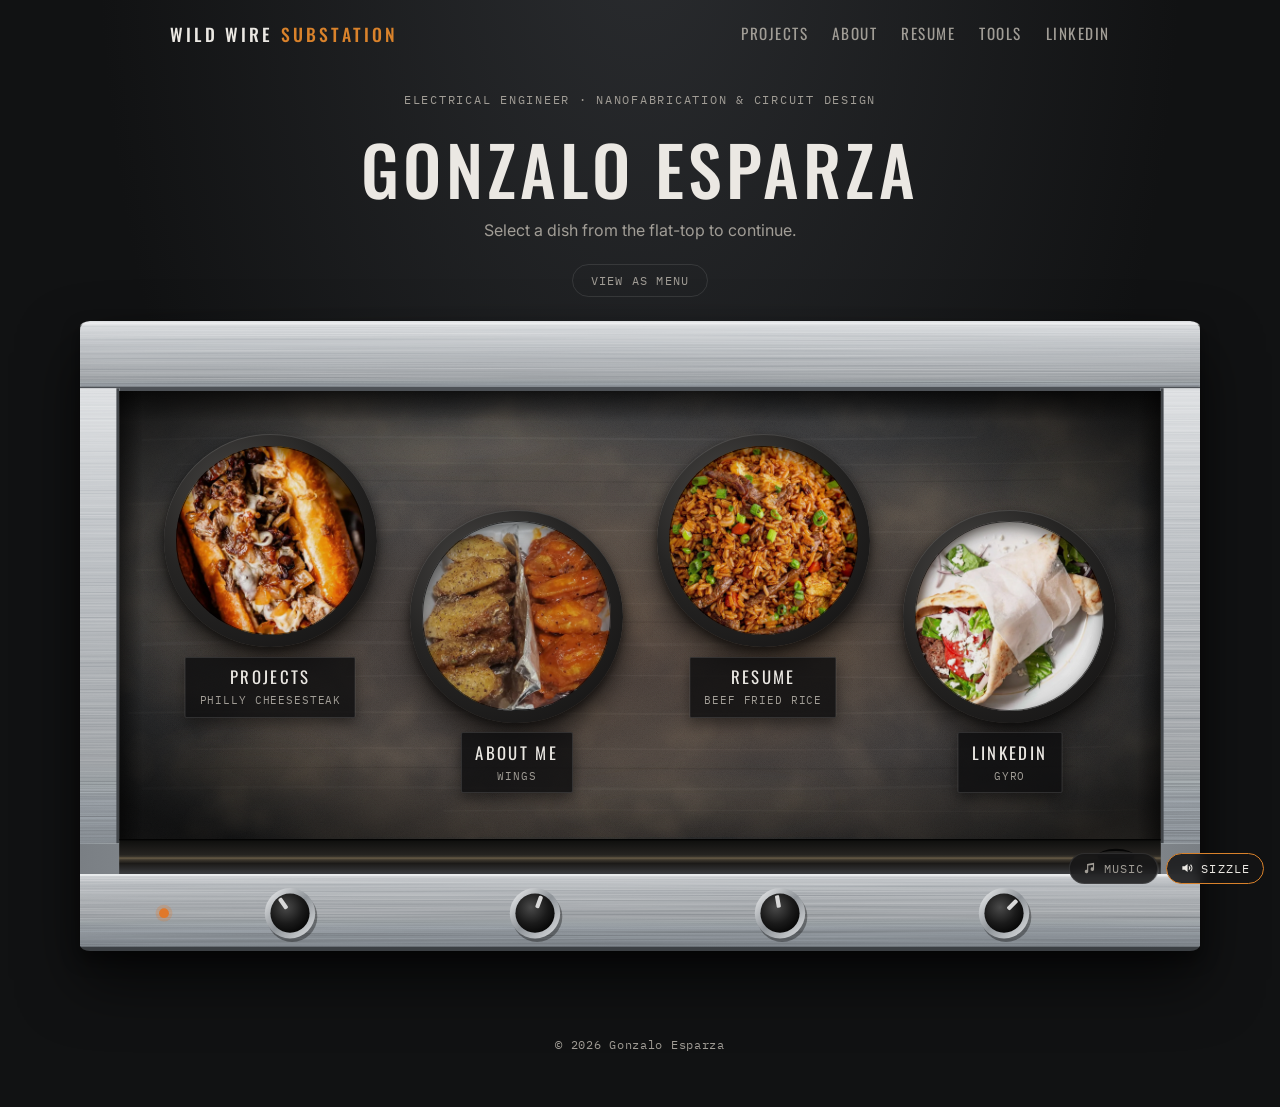
==== index.html @ 3bedf80f "Initial site: griddle landing page, about, projects, resume, tools Co-authored-by: Cursor <cursorage" ====
<!DOCTYPE html>
<html lang="en">
<head>
  <meta charset="utf-8">
  <meta name="viewport" content="width=device-width, initial-scale=1">
  <title>Gonzalo Esparza, Electrical Engineer</title>
  <meta name="description" content="Portfolio of Gonzalo Esparza, an electrical engineer specializing in nanofabrication and circuit design.">
  <meta property="og:type" content="website">
  <meta property="og:title" content="Wild Wire Substation | Gonzalo Esparza">
  <meta property="og:description" content="Electrical engineer specializing in nanofabrication and circuits.">
  <meta property="og:image" content="https://your-username.github.io/assets/img/og-image.png">
  <meta name="theme-color" content="#111213">
  <link rel="icon" href="assets/img/favicon.svg" type="image/svg+xml">
  <link rel="preconnect" href="https://fonts.googleapis.com">
  <link rel="preconnect" href="https://fonts.gstatic.com" crossorigin>
  <link rel="stylesheet" href="https://fonts.googleapis.com/css2?family=IBM+Plex+Mono:wght@400;500&family=Inter:wght@400;500;600&family=Oswald:wght@400;500&display=swap">
  <link rel="stylesheet" href="css/base.css">
  <link rel="stylesheet" href="css/griddle.css">
  <link rel="stylesheet" href="css/menu.css">
  <script>
    (function () {
      var root = document.documentElement;
      root.classList.add("js");
      var saved = null;
      try { saved = localStorage.getItem("kitchen-view"); } catch (e) {}
      var prefersMenu = window.matchMedia("(max-width: 700px), (prefers-reduced-motion: reduce)").matches;
      root.dataset.view = saved || (prefersMenu ? "menu" : "griddle");
    })();
  </script>
  <script src="js/griddle.js" defer></script>
  <script src="js/audio.js" defer></script>
</head>
<body>
  <a class="skip-link" href="#main">Skip to content</a>

  <header class="site-header">
    <a class="brand" href="index.html">Wild Wire <span>Substation</span></a>
    <nav class="site-nav" aria-label="Main">
      <ul>
        <li><a href="projects.html">Projects</a></li>
        <li><a href="about.html">About</a></li>
        <li><a href="resume.html">Resume</a></li>
        <li><a href="tools.html">Tools</a></li>
        <li><a href="https://www.linkedin.com/in/gonzalo-j-esparza/" target="_blank" rel="noopener">LinkedIn</a></li>
      </ul>
    </nav>
  </header>

  <main id="main">
    <section class="kitchen-intro">
      <p class="kicker">Electrical Engineer &middot; Nanofabrication &amp; Circuit Design</p>
      <h1>Gonzalo Esparza</h1>
      <p>Select a dish from the flat-top to continue.</p>
      <button class="view-toggle" type="button" aria-controls="griddle menu">
        <span class="view-toggle-to-menu">View as menu</span>
        <span class="view-toggle-to-griddle">View the griddle</span>
      </button>
    </section>

    <section class="griddle-stage" id="griddle" aria-label="The griddle">
      <div class="griddle">
        <img class="griddle-bg" src="assets/img/griddle.svg" alt="" width="1600" height="900">
        <div class="griddle-heat" aria-hidden="true"></div>

        <a class="food food--philly" href="projects.html">
          <span class="steam" aria-hidden="true"><i></i><i></i><i></i></span>
          <span class="pan"><img src="assets/img/food/philly.webp" alt="" width="800" height="800"></span>
          <span class="food-label">
            <span class="food-label-page">Projects</span>
            <span class="food-label-dish">Philly Cheesesteak</span>
          </span>
        </a>

        <a class="food food--wings" href="about.html">
          <span class="steam" aria-hidden="true"><i></i><i></i><i></i></span>
          <span class="pan"><img src="assets/img/food/wings.webp" alt="" width="800" height="800"></span>
          <span class="food-label">
            <span class="food-label-page">About Me</span>
            <span class="food-label-dish">Wings</span>
          </span>
        </a>

        <a class="food food--friedrice" href="resume.html">
          <span class="steam" aria-hidden="true"><i></i><i></i><i></i></span>
          <span class="pan"><img src="assets/img/food/friedrice.webp" alt="" width="800" height="800"></span>
          <span class="food-label">
            <span class="food-label-page">Resume</span>
            <span class="food-label-dish">Beef Fried Rice</span>
          </span>
        </a>

        <a class="food food--gyro" href="https://www.linkedin.com/in/gonzalo-j-esparza/" target="_blank" rel="noopener">
          <span class="steam" aria-hidden="true"><i></i><i></i><i></i></span>
          <span class="pan"><img src="assets/img/food/gyro.webp" alt="" width="800" height="800"></span>
          <span class="food-label">
            <span class="food-label-page">LinkedIn <span class="visually-hidden">(opens in a new tab)</span></span>
            <span class="food-label-dish">Gyro</span>
          </span>
        </a>
      </div>
    </section>

    <section class="menu" id="menu" aria-labelledby="menu-title">
      <div class="menu-board">
        <header class="menu-header">
          <p class="kicker">Wild Wire Substation</p>
          <h2 id="menu-title">Menu</h2>
        </header>
        <ul class="menu-list">
          <li>
            <a class="menu-item" href="projects.html">
              <img src="assets/img/food/philly.webp" alt="" width="96" height="96" loading="lazy">
              <span class="menu-item-text">
                <span class="menu-item-name">Philly Cheesesteak <em>Projects</em></span>
                <span class="menu-item-desc">Nanofabricated devices, circuit designs and the work in between.</span>
              </span>
            </a>
          </li>
          <li>
            <a class="menu-item" href="about.html">
              <img src="assets/img/food/wings.webp" alt="" width="96" height="96" loading="lazy">
              <span class="menu-item-text">
                <span class="menu-item-name">Wings <em>About Me</em></span>
                <span class="menu-item-desc">Background, focus areas and how to get in touch.</span>
              </span>
            </a>
          </li>
          <li>
            <a class="menu-item" href="resume.html">
              <img src="assets/img/food/friedrice.webp" alt="" width="96" height="96" loading="lazy">
              <span class="menu-item-text">
                <span class="menu-item-name">Beef Fried Rice <em>Resume</em></span>
                <span class="menu-item-desc">Experience, education and skills, with a downloadable PDF.</span>
              </span>
            </a>
          </li>
          <li>
            <a class="menu-item" href="https://www.linkedin.com/in/gonzalo-j-esparza/" target="_blank" rel="noopener">
              <img src="assets/img/food/gyro.webp" alt="" width="96" height="96" loading="lazy">
              <span class="menu-item-text">
                <span class="menu-item-name">Gyro <em>LinkedIn</em></span>
                <span class="menu-item-desc">Connect with me professionally. <span class="visually-hidden">(opens in a new tab)</span></span>
              </span>
            </a>
          </li>
        </ul>
      </div>
    </section>
  </main>

  <footer class="site-footer">
    <p>&copy; <span data-year>2026</span> Gonzalo Esparza</p>
  </footer>
</body>
</html>
---- css/base.css ----
:root {
  --bg: #111213;
  --bg-raised: #1a1c1e;
  --line: rgba(255, 255, 255, 0.1);
  --text: #ebe8e3;
  --muted: #a19d96;
  --steel: #9aa0a6;
  --accent: #d9822b;
  --accent-dark: #a85f1a;
  --paper: #f5f3ef;
  --paper-line: #dcd8d0;
  --ink: #1d1c1a;
  --ink-muted: #5d5a55;
  --font-display: "Oswald", "Arial Narrow", sans-serif;
  --font-body: "Inter", "Segoe UI", system-ui, sans-serif;
  --font-mono: "IBM Plex Mono", "Consolas", monospace;
  --radius: 4px;
  --max-width: 980px;
}

*,
*::before,
*::after {
  box-sizing: border-box;
}

html {
  scroll-behavior: smooth;
}

body {
  margin: 0;
  min-height: 100vh;
  font-family: var(--font-body);
  font-size: 1rem;
  line-height: 1.65;
  color: var(--text);
  background:
    radial-gradient(ellipse at 50% -10%, #2a2c2f 0%, transparent 60%),
    var(--bg);
  -webkit-font-smoothing: antialiased;
}

img {
  max-width: 100%;
  height: auto;
  display: block;
}

a {
  color: var(--accent);
}

a:focus-visible,
button:focus-visible {
  outline: 2px solid var(--accent);
  outline-offset: 3px;
}

h1,
h2,
h3 {
  font-family: var(--font-display);
  font-weight: 500;
  line-height: 1.15;
  letter-spacing: 0.01em;
}

.kicker {
  margin: 0;
  font-family: var(--font-mono);
  font-size: 0.78rem;
  letter-spacing: 0.14em;
  text-transform: uppercase;
  color: var(--muted);
}

.skip-link {
  position: absolute;
  left: -9999px;
  top: 0;
  background: var(--accent);
  color: var(--ink);
  padding: 0.5rem 1rem;
  z-index: 100;
}

.skip-link:focus {
  left: 1rem;
}

.visually-hidden {
  position: absolute;
  width: 1px;
  height: 1px;
  overflow: hidden;
  clip: rect(0 0 0 0);
  white-space: nowrap;
}

/* Header */

.site-header {
  display: flex;
  align-items: center;
  justify-content: space-between;
  flex-wrap: wrap;
  gap: 0.75rem 1.5rem;
  max-width: var(--max-width);
  margin: 0 auto;
  padding: 1.25rem 1.25rem 0;
}

.site-header .brand {
  font-family: var(--font-display);
  font-size: 1.1rem;
  font-weight: 500;
  letter-spacing: 0.18em;
  text-transform: uppercase;
  color: var(--text);
  text-decoration: none;
}

.site-header .brand span {
  color: var(--accent);
}

.site-nav ul {
  display: flex;
  flex-wrap: wrap;
  gap: 0.25rem 1.5rem;
  list-style: none;
  margin: 0;
  padding: 0;
}

.site-nav a {
  font-family: var(--font-display);
  font-size: 0.95rem;
  letter-spacing: 0.1em;
  text-transform: uppercase;
  color: var(--muted);
  text-decoration: none;
  transition: color 0.2s ease;
}

.site-nav a:hover,
.site-nav a[aria-current="page"] {
  color: var(--text);
}

.site-nav a[aria-current="page"] {
  box-shadow: 0 2px 0 var(--accent);
}

.back-link {
  display: inline-block;
  margin-bottom: 1.5rem;
  font-family: var(--font-mono);
  font-size: 0.8rem;
  letter-spacing: 0.08em;
  text-transform: uppercase;
  color: var(--ink-muted);
  text-decoration: none;
}

.back-link:hover {
  color: var(--ink);
}

/* Order ticket (subpage container) */

main.ticket-wrap {
  max-width: var(--max-width);
  margin: 2rem auto 3rem;
  padding: 0 1.25rem;
}

.ticket {
  background: var(--paper);
  color: var(--ink);
  padding: 2.5rem clamp(1.25rem, 5vw, 3.5rem) 3rem;
  border-top: 4px solid var(--accent);
  border-radius: 0 0 var(--radius) var(--radius);
  box-shadow: 0 24px 60px rgba(0, 0, 0, 0.5);
}

.ticket-header {
  margin-bottom: 2rem;
  padding-bottom: 1.25rem;
  border-bottom: 1px solid var(--paper-line);
}

.ticket-header .kicker {
  color: var(--ink-muted);
}

.ticket-header h1 {
  margin: 0.35rem 0 0;
  font-size: clamp(2.2rem, 6vw, 3.25rem);
  text-transform: uppercase;
  letter-spacing: 0.04em;
}

.ticket h2 {
  margin: 2.5rem 0 1rem;
  font-size: 1.35rem;
  text-transform: uppercase;
  letter-spacing: 0.06em;
}

.ticket a {
  color: var(--accent-dark);
}

.btn {
  display: inline-block;
  padding: 0.7rem 1.4rem;
  font-family: var(--font-display);
  font-size: 0.9rem;
  letter-spacing: 0.12em;
  text-transform: uppercase;
  color: #fff;
  background: var(--ink);
  border: 1px solid var(--ink);
  border-radius: var(--radius);
  text-decoration: none;
  cursor: pointer;
  transition: background-color 0.2s ease, color 0.2s ease;
}

.ticket a.btn {
  color: #fff;
}

.btn:hover {
  background: var(--accent-dark);
  border-color: var(--accent-dark);
}

.btn.secondary,
.ticket a.btn.secondary {
  color: var(--ink);
  background: transparent;
}

.btn.secondary:hover {
  color: #fff;
  background: var(--ink);
  border-color: var(--ink);
}

/* About */

.about-grid {
  display: grid;
  grid-template-columns: minmax(0, 220px) 1fr;
  gap: 2.25rem;
  align-items: start;
}

.about-grid p:first-child {
  margin-top: 0;
}

.about-photo {
  width: 100%;
  aspect-ratio: 1;
  object-fit: cover;
  border-radius: var(--radius);
  background: var(--paper-line);
  filter: grayscale(0.15);
}

.specials {
  display: grid;
  grid-template-columns: repeat(2, minmax(0, 1fr));
  gap: 1px;
  padding: 0;
  list-style: none;
  background: var(--paper-line);
  border: 1px solid var(--paper-line);
}

.specials li {
  padding: 1.25rem;
  background: var(--paper);
}

.specials h3 {
  margin: 0 0 0.35rem;
  font-size: 1rem;
  text-transform: uppercase;
  letter-spacing: 0.08em;
}

.specials p {
  margin: 0;
  font-size: 0.95rem;
  color: var(--ink-muted);
}

@media (max-width: 640px) {
  .about-grid,
  .specials {
    grid-template-columns: 1fr;
  }

  .about-photo {
    max-width: 220px;
  }
}

/* Projects */

.project-section + .project-section {
  margin-top: 1rem;
}

.project-section > h2 {
  margin-top: 0;
}

.project-grid {
  display: grid;
  grid-template-columns: repeat(auto-fit, minmax(260px, 1fr));
  gap: 1.5rem;
}

.project-card {
  display: flex;
  flex-direction: column;
  background: #fff;
  border: 1px solid var(--paper-line);
  border-radius: var(--radius);
  overflow: hidden;
  transition: box-shadow 0.2s ease, transform 0.2s ease;
}

.project-card:hover {
  transform: translateY(-2px);
  box-shadow: 0 12px 28px rgba(0, 0, 0, 0.12);
}

.project-media {
  aspect-ratio: 16 / 10;
  width: 100%;
  object-fit: cover;
  background: var(--paper-line);
}

.project-body {
  display: flex;
  flex-direction: column;
  flex: 1;
  padding: 1.25rem;
}

.project-body h3 {
  margin: 0 0 0.5rem;
  font-size: 1.15rem;
}

.project-body p {
  margin: 0 0 1rem;
  font-size: 0.95rem;
  color: var(--ink-muted);
}

.tags {
  display: flex;
  flex-wrap: wrap;
  gap: 0.4rem;
  margin: 0 0 1rem;
  padding: 0;
  list-style: none;
}

.tags li {
  padding: 0.1rem 0.55rem;
  font-family: var(--font-mono);
  font-size: 0.72rem;
  color: var(--ink-muted);
  border: 1px solid var(--paper-line);
  border-radius: 2px;
}

.project-links {
  margin-top: auto;
  display: flex;
  gap: 1.25rem;
  font-family: var(--font-mono);
  font-size: 0.8rem;
  text-transform: uppercase;
  letter-spacing: 0.08em;
}

/* Resume */

.resume-actions {
  display: flex;
  flex-wrap: wrap;
  gap: 0.75rem;
  margin-bottom: 1.5rem;
}

.resume-embed {
  width: 100%;
  height: min(85vh, 1100px);
  border: 1px solid var(--paper-line);
  border-radius: var(--radius);
  background: #fff;
}

.resume-text h3 {
  margin: 1.25rem 0 0;
  font-family: var(--font-body);
  font-weight: 600;
  font-size: 1.02rem;
}

.resume-text .meta {
  margin: 0;
  font-family: var(--font-mono);
  font-size: 0.8rem;
  color: var(--ink-muted);
}

.site-footer {
  text-align: center;
  padding: 1.5rem 1rem 2.5rem;
  font-family: var(--font-mono);
  font-size: 0.75rem;
  letter-spacing: 0.06em;
  color: var(--muted);
}

/* Sound controls (created by audio.js) */

.sound-controls {
  position: fixed;
  right: 1rem;
  bottom: 1rem;
  z-index: 50;
  display: flex;
  gap: 0.5rem;
}

.sound-btn {
  display: inline-flex;
  align-items: center;
  gap: 0.45rem;
  padding: 0.45rem 0.8rem;
  font-family: var(--font-mono);
  font-size: 0.72rem;
  letter-spacing: 0.1em;
  text-transform: uppercase;
  color: var(--muted);
  background: rgba(20, 21, 22, 0.85);
  border: 1px solid var(--line);
  border-radius: 999px;
  cursor: pointer;
  backdrop-filter: blur(6px);
  transition: color 0.2s ease, border-color 0.2s ease;
}

.sound-btn svg {
  width: 14px;
  height: 14px;
  fill: currentColor;
}

.sound-btn[aria-pressed="true"] {
  color: var(--text);
  border-color: var(--accent);
}

.sound-btn:hover {
  color: var(--text);
}

@media (prefers-reduced-motion: reduce) {
  *,
  *::before,
  *::after {
    animation: none !important;
    transition: none !important;
  }

  html {
    scroll-behavior: auto;
  }
}
---- css/griddle.css ----
.kitchen-intro {
  max-width: var(--max-width);
  margin: 0 auto;
  padding: 2.5rem 1.25rem 1.5rem;
  text-align: center;
}

.kitchen-intro h1 {
  margin: 0.4rem 0 0.6rem;
  font-size: clamp(2.4rem, 7vw, 4.25rem);
  text-transform: uppercase;
  letter-spacing: 0.06em;
}

.kitchen-intro p {
  max-width: 36rem;
  margin: 0 auto 1.25rem;
  color: var(--muted);
}

.view-toggle {
  font-family: var(--font-mono);
  font-size: 0.75rem;
  letter-spacing: 0.1em;
  text-transform: uppercase;
  color: var(--muted);
  background: transparent;
  border: 1px solid var(--line);
  border-radius: 999px;
  padding: 0.5rem 1.1rem;
  cursor: pointer;
  transition: color 0.2s ease, border-color 0.2s ease;
}

.view-toggle:hover {
  color: var(--text);
  border-color: var(--steel);
}

.griddle-stage {
  padding: 0 1.25rem 3rem;
}

.griddle {
  position: relative;
  max-width: 1120px;
  margin: 0 auto;
  aspect-ratio: 16 / 9;
  border-radius: 0.9%;
  box-shadow:
    0 2px 0 rgba(255, 255, 255, 0.06) inset,
    0 30px 60px rgba(0, 0, 0, 0.6),
    0 8px 18px rgba(0, 0, 0, 0.4);
}

.griddle-bg {
  position: absolute;
  inset: 0;
  width: 100%;
  height: 100%;
  border-radius: inherit;
}

.griddle-heat {
  position: absolute;
  left: 3.5%;
  right: 3.5%;
  top: 11%;
  bottom: 18%;
  background: radial-gradient(ellipse at 50% 60%, rgba(255, 110, 30, 0.07), transparent 70%);
  pointer-events: none;
  animation: heat-pulse 5s ease-in-out infinite;
}

/* Food items. Tune positions here: left/top/width are percentages of the griddle. */

.food {
  position: absolute;
  display: block;
  text-decoration: none;
  color: inherit;
  -webkit-tap-highlight-color: transparent;
}

.food--philly    { left: 7.5%;  top: 18%; width: 19%; }
.food--wings     { left: 29.5%; top: 30%; width: 19%; }
.food--friedrice { left: 51.5%; top: 18%; width: 19%; }
.food--gyro      { left: 73.5%; top: 30%; width: 19%; }

/* Cast-iron pan holding a circular crop of the photo */
.pan {
  position: relative;
  display: block;
  aspect-ratio: 1;
  padding: 5.5%;
  border-radius: 50%;
  background:
    radial-gradient(circle at 35% 30%, #4a4846 0%, #262524 45%, #121111 100%);
  box-shadow:
    0 1px 0 rgba(255, 255, 255, 0.12) inset,
    0 18px 26px rgba(0, 0, 0, 0.55),
    0 4px 8px rgba(0, 0, 0, 0.5);
  transition: transform 0.35s ease, box-shadow 0.35s ease;
}

.pan img {
  width: 100%;
  height: 100%;
  object-fit: cover;
  border-radius: 50%;
  transition: filter 0.35s ease;
  filter: saturate(0.95) brightness(0.93);
}

/* Inner lip shadow so the food sits down inside the pan */
.pan::after {
  content: "";
  position: absolute;
  inset: 5.5%;
  border-radius: 50%;
  box-shadow:
    inset 0 6px 14px rgba(0, 0, 0, 0.55),
    inset 0 0 0 1px rgba(0, 0, 0, 0.6);
  pointer-events: none;
}

.food:hover .pan,
.food:focus-visible .pan {
  transform: translateY(-2%) scale(1.035);
  box-shadow:
    0 1px 0 rgba(255, 255, 255, 0.12) inset,
    0 28px 36px rgba(0, 0, 0, 0.6),
    0 6px 12px rgba(0, 0, 0, 0.5);
}

.food:hover .pan img,
.food:focus-visible .pan img {
  filter: saturate(1.05) brightness(1.02);
  animation: sizzle 0.12s linear infinite;
}

.food:focus-visible {
  outline: none;
}

.food:focus-visible .pan {
  outline: 2px solid var(--accent);
  outline-offset: 5px;
}

/* Page label, always visible */

.food-label {
  position: absolute;
  left: 50%;
  top: calc(100% + 0.6rem);
  transform: translateX(-50%);
  display: flex;
  flex-direction: column;
  align-items: center;
  gap: 0.1rem;
  padding: 0.35rem 0.85rem 0.4rem;
  white-space: nowrap;
  text-align: center;
  background: rgba(14, 14, 15, 0.82);
  border: 1px solid rgba(255, 255, 255, 0.12);
  border-radius: 2px;
  box-shadow: 0 6px 14px rgba(0, 0, 0, 0.45);
  transition: border-color 0.25s ease;
  pointer-events: none;
}

.food-label-page {
  font-family: var(--font-display);
  font-size: clamp(0.72rem, 1.5vw, 1.05rem);
  letter-spacing: 0.14em;
  text-transform: uppercase;
  color: var(--text);
}

.food-label-dish {
  font-family: var(--font-mono);
  font-size: clamp(0.5rem, 0.9vw, 0.68rem);
  letter-spacing: 0.08em;
  text-transform: uppercase;
  color: var(--muted);
}

.food:hover .food-label,
.food:focus-visible .food-label {
  border-color: var(--accent);
}

/* Steam */

.steam {
  position: absolute;
  left: 15%;
  right: 15%;
  bottom: 50%;
  height: 80%;
  z-index: 1;
  pointer-events: none;
}

.steam i {
  position: absolute;
  bottom: 0;
  width: 30%;
  height: 55%;
  border-radius: 50%;
  background: radial-gradient(ellipse at center, rgba(235, 235, 235, 0.22), transparent 70%);
  filter: blur(10px);
  opacity: 0;
  animation: steam-rise 4.5s ease-in infinite;
}

.steam i:nth-child(1) { left: 5%;  animation-delay: 0s; }
.steam i:nth-child(2) { left: 36%; animation-delay: 1.5s; }
.steam i:nth-child(3) { left: 66%; animation-delay: 3s; }

.food:hover .steam i,
.food:focus-visible .steam i {
  animation-duration: 2.4s;
}

/* Click: lift off the griddle, then navigate (handled in griddle.js) */

.food.cooking .pan {
  animation: plate-up 0.4s ease-in forwards;
}

@keyframes sizzle {
  0%, 100% { translate: 0 0; }
  25%      { translate: 0.4px -0.3px; }
  50%      { translate: -0.3px 0.4px; }
  75%      { translate: 0.3px 0.3px; }
}

@keyframes steam-rise {
  0%   { transform: translateY(0) scale(0.8); opacity: 0; }
  25%  { opacity: 1; }
  100% { transform: translateY(-110%) scale(1.6); opacity: 0; }
}

@keyframes plate-up {
  0%   { transform: translateY(-2%) scale(1.035); }
  100% { transform: translateY(-8%) scale(1.12); opacity: 0.6; }
}

@keyframes heat-pulse {
  0%, 100% { opacity: 0.6; }
  50%      { opacity: 1; }
}
---- css/menu.css ----
/* View switching. Without JS both views show (griddle hidden on small screens). */

.view-toggle {
  display: none;
}

.js .view-toggle {
  display: inline-block;
}

.js[data-view="menu"] .griddle-stage,
.js[data-view="griddle"] .menu,
.js[data-view="menu"] .view-toggle-to-menu,
.js[data-view="griddle"] .view-toggle-to-griddle {
  display: none;
}

@media (max-width: 700px) {
  html:not(.js) .griddle-stage {
    display: none;
  }
}

/* Menu */

.menu {
  padding: 0 1.25rem 4rem;
}

.menu-board {
  max-width: 720px;
  margin: 0 auto;
  padding: 2.5rem clamp(1.25rem, 5vw, 3rem);
  background: var(--bg-raised);
  border: 1px solid var(--line);
  border-radius: var(--radius);
  box-shadow: 0 24px 50px rgba(0, 0, 0, 0.45);
}

.menu-header {
  text-align: center;
  margin-bottom: 1.25rem;
}

.menu-header h2 {
  margin: 0.4rem 0 0;
  font-size: clamp(2rem, 6vw, 2.75rem);
  text-transform: uppercase;
  letter-spacing: 0.2em;
}

.menu-list {
  list-style: none;
  margin: 0;
  padding: 0;
  border-top: 1px solid var(--line);
}

.menu-list li {
  border-bottom: 1px solid var(--line);
}

.menu-item {
  display: flex;
  align-items: center;
  gap: 1.25rem;
  padding: 1.1rem 0.5rem;
  color: inherit;
  text-decoration: none;
  transition: background-color 0.2s ease;
}

.menu-item:hover,
.menu-item:focus-visible {
  background: rgba(255, 255, 255, 0.03);
}

.menu-item img {
  flex: 0 0 auto;
  width: 76px;
  height: 76px;
  object-fit: cover;
  border-radius: 50%;
  box-shadow: 0 0 0 4px #1f1e1d, 0 0 0 5px rgba(255, 255, 255, 0.08);
  transition: transform 0.3s ease;
}

.menu-item:hover img,
.menu-item:focus-visible img {
  transform: scale(1.05);
}

.menu-item-text {
  display: flex;
  flex-direction: column;
  gap: 0.15rem;
}

.menu-item-name {
  font-family: var(--font-display);
  font-size: 1.2rem;
  letter-spacing: 0.04em;
}

.menu-item-name em {
  margin-left: 0.6rem;
  font-family: var(--font-mono);
  font-size: 0.7rem;
  font-style: normal;
  letter-spacing: 0.12em;
  text-transform: uppercase;
  color: var(--accent);
  vertical-align: middle;
}

.menu-item-desc {
  font-size: 0.92rem;
  color: var(--muted);
}

@media (max-width: 420px) {
  .menu-item img {
    width: 56px;
    height: 56px;
  }
}
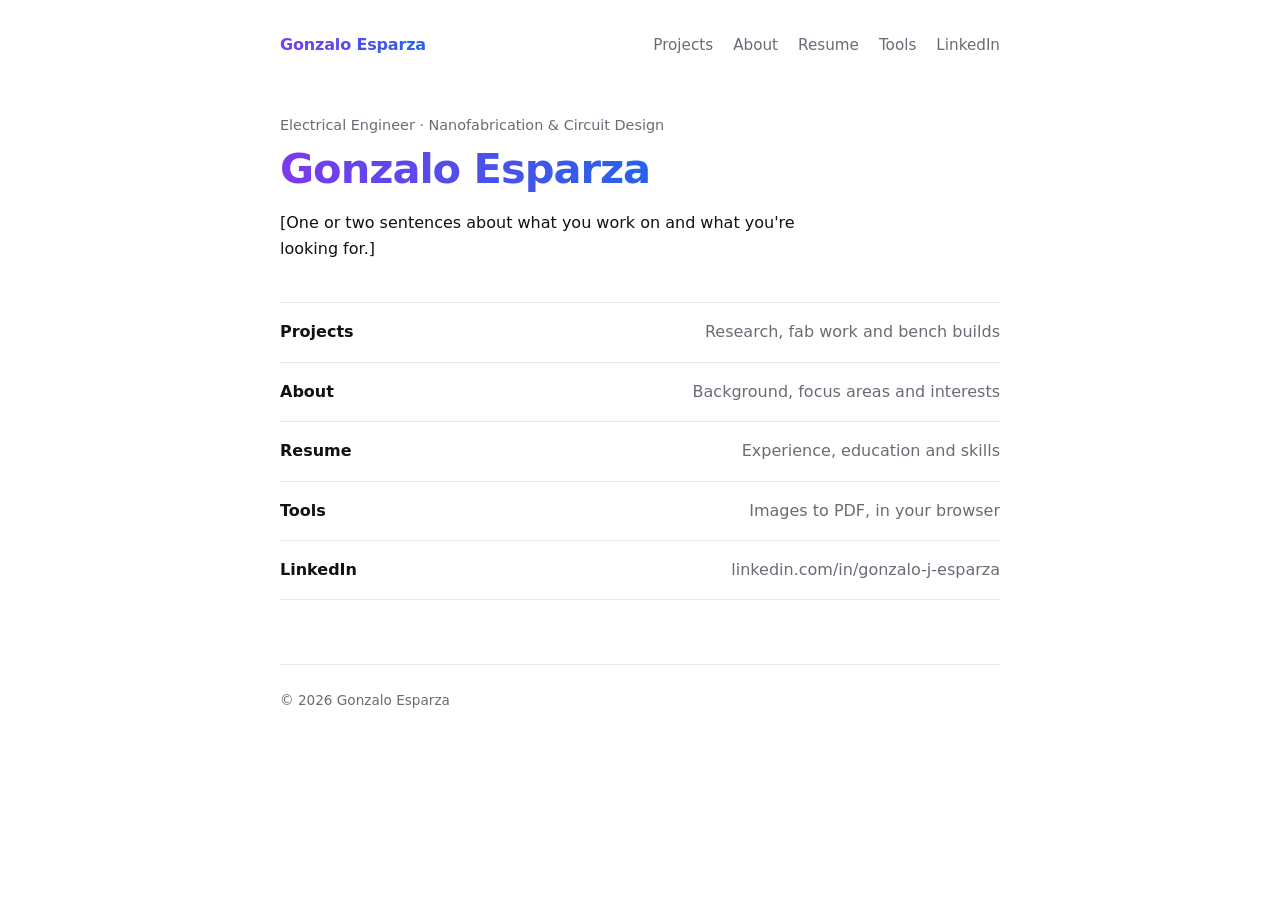
==== commit 4dc2040f: "blank base" ====
--- a/index.html
+++ b/index.html
@@ -4,37 +4,19 @@
   <meta charset="utf-8">
   <meta name="viewport" content="width=device-width, initial-scale=1">
   <title>Gonzalo Esparza, Electrical Engineer</title>
-  <meta name="description" content="Portfolio of Gonzalo Esparza, an electrical engineer specializing in nanofabrication and circuit design.">
+  <meta name="description" content="Gonzalo Esparza, electrical engineer specializing in nanofabrication and circuit design.">
   <meta property="og:type" content="website">
-  <meta property="og:title" content="Wild Wire Substation | Gonzalo Esparza">
-  <meta property="og:description" content="Electrical engineer specializing in nanofabrication and circuits.">
+  <meta property="og:title" content="Gonzalo Esparza">
+  <meta property="og:description" content="Electrical engineer specializing in nanofabrication and circuit design.">
   <meta property="og:image" content="https://your-username.github.io/assets/img/og-image.png">
-  <meta name="theme-color" content="#111213">
   <link rel="icon" href="assets/img/favicon.svg" type="image/svg+xml">
-  <link rel="preconnect" href="https://fonts.googleapis.com">
-  <link rel="preconnect" href="https://fonts.gstatic.com" crossorigin>
-  <link rel="stylesheet" href="https://fonts.googleapis.com/css2?family=IBM+Plex+Mono:wght@400;500&family=Inter:wght@400;500;600&family=Oswald:wght@400;500&display=swap">
   <link rel="stylesheet" href="css/base.css">
-  <link rel="stylesheet" href="css/griddle.css">
-  <link rel="stylesheet" href="css/menu.css">
-  <script>
-    (function () {
-      var root = document.documentElement;
-      root.classList.add("js");
-      var saved = null;
-      try { saved = localStorage.getItem("kitchen-view"); } catch (e) {}
-      var prefersMenu = window.matchMedia("(max-width: 700px), (prefers-reduced-motion: reduce)").matches;
-      root.dataset.view = saved || (prefersMenu ? "menu" : "griddle");
-    })();
-  </script>
-  <script src="js/griddle.js" defer></script>
-  <script src="js/audio.js" defer></script>
 </head>
 <body>
   <a class="skip-link" href="#main">Skip to content</a>
 
   <header class="site-header">
-    <a class="brand" href="index.html">Wild Wire <span>Substation</span></a>
+    <a class="brand" href="index.html">Gonzalo Esparza</a>
     <nav class="site-nav" aria-label="Main">
       <ul>
         <li><a href="projects.html">Projects</a></li>
@@ -46,110 +28,49 @@
     </nav>
   </header>
 
-  <main id="main">
-    <section class="kitchen-intro">
+  <main id="main" class="page">
+    <section class="intro">
       <p class="kicker">Electrical Engineer &middot; Nanofabrication &amp; Circuit Design</p>
       <h1>Gonzalo Esparza</h1>
-      <p>Select a dish from the flat-top to continue.</p>
-      <button class="view-toggle" type="button" aria-controls="griddle menu">
-        <span class="view-toggle-to-menu">View as menu</span>
-        <span class="view-toggle-to-griddle">View the griddle</span>
-      </button>
+      <p>[One or two sentences about what you work on and what you're looking for.]</p>
     </section>
 
-    <section class="griddle-stage" id="griddle" aria-label="The griddle">
-      <div class="griddle">
-        <img class="griddle-bg" src="assets/img/griddle.svg" alt="" width="1600" height="900">
-        <div class="griddle-heat" aria-hidden="true"></div>
-
-        <a class="food food--philly" href="projects.html">
-          <span class="steam" aria-hidden="true"><i></i><i></i><i></i></span>
-          <span class="pan"><img src="assets/img/food/philly.webp" alt="" width="800" height="800"></span>
-          <span class="food-label">
-            <span class="food-label-page">Projects</span>
-            <span class="food-label-dish">Philly Cheesesteak</span>
-          </span>
+    <ul class="link-list">
+      <li>
+        <a href="projects.html">
+          <span class="link-name">Projects</span>
+          <span class="link-desc">Research, fab work and bench builds</span>
         </a>
-
-        <a class="food food--wings" href="about.html">
-          <span class="steam" aria-hidden="true"><i></i><i></i><i></i></span>
-          <span class="pan"><img src="assets/img/food/wings.webp" alt="" width="800" height="800"></span>
-          <span class="food-label">
-            <span class="food-label-page">About Me</span>
-            <span class="food-label-dish">Wings</span>
-          </span>
+      </li>
+      <li>
+        <a href="about.html">
+          <span class="link-name">About</span>
+          <span class="link-desc">Background, focus areas and interests</span>
         </a>
-
-        <a class="food food--friedrice" href="resume.html">
-          <span class="steam" aria-hidden="true"><i></i><i></i><i></i></span>
-          <span class="pan"><img src="assets/img/food/friedrice.webp" alt="" width="800" height="800"></span>
-          <span class="food-label">
-            <span class="food-label-page">Resume</span>
-            <span class="food-label-dish">Beef Fried Rice</span>
-          </span>
+      </li>
+      <li>
+        <a href="resume.html">
+          <span class="link-name">Resume</span>
+          <span class="link-desc">Experience, education and skills</span>
         </a>
-
-        <a class="food food--gyro" href="https://www.linkedin.com/in/gonzalo-j-esparza/" target="_blank" rel="noopener">
-          <span class="steam" aria-hidden="true"><i></i><i></i><i></i></span>
-          <span class="pan"><img src="assets/img/food/gyro.webp" alt="" width="800" height="800"></span>
-          <span class="food-label">
-            <span class="food-label-page">LinkedIn <span class="visually-hidden">(opens in a new tab)</span></span>
-            <span class="food-label-dish">Gyro</span>
-          </span>
+      </li>
+      <li>
+        <a href="tools.html">
+          <span class="link-name">Tools</span>
+          <span class="link-desc">Images to PDF, in your browser</span>
         </a>
-      </div>
-    </section>
-
-    <section class="menu" id="menu" aria-labelledby="menu-title">
-      <div class="menu-board">
-        <header class="menu-header">
-          <p class="kicker">Wild Wire Substation</p>
-          <h2 id="menu-title">Menu</h2>
-        </header>
-        <ul class="menu-list">
-          <li>
-            <a class="menu-item" href="projects.html">
-              <img src="assets/img/food/philly.webp" alt="" width="96" height="96" loading="lazy">
-              <span class="menu-item-text">
-                <span class="menu-item-name">Philly Cheesesteak <em>Projects</em></span>
-                <span class="menu-item-desc">Nanofabricated devices, circuit designs and the work in between.</span>
-              </span>
-            </a>
-          </li>
-          <li>
-            <a class="menu-item" href="about.html">
-              <img src="assets/img/food/wings.webp" alt="" width="96" height="96" loading="lazy">
-              <span class="menu-item-text">
-                <span class="menu-item-name">Wings <em>About Me</em></span>
-                <span class="menu-item-desc">Background, focus areas and how to get in touch.</span>
-              </span>
-            </a>
-          </li>
-          <li>
-            <a class="menu-item" href="resume.html">
-              <img src="assets/img/food/friedrice.webp" alt="" width="96" height="96" loading="lazy">
-              <span class="menu-item-text">
-                <span class="menu-item-name">Beef Fried Rice <em>Resume</em></span>
-                <span class="menu-item-desc">Experience, education and skills, with a downloadable PDF.</span>
-              </span>
-            </a>
-          </li>
-          <li>
-            <a class="menu-item" href="https://www.linkedin.com/in/gonzalo-j-esparza/" target="_blank" rel="noopener">
-              <img src="assets/img/food/gyro.webp" alt="" width="96" height="96" loading="lazy">
-              <span class="menu-item-text">
-                <span class="menu-item-name">Gyro <em>LinkedIn</em></span>
-                <span class="menu-item-desc">Connect with me professionally. <span class="visually-hidden">(opens in a new tab)</span></span>
-              </span>
-            </a>
-          </li>
-        </ul>
-      </div>
-    </section>
+      </li>
+      <li>
+        <a href="https://www.linkedin.com/in/gonzalo-j-esparza/" target="_blank" rel="noopener">
+          <span class="link-name">LinkedIn <span class="visually-hidden">(opens in a new tab)</span></span>
+          <span class="link-desc">linkedin.com/in/gonzalo-j-esparza</span>
+        </a>
+      </li>
+    </ul>
   </main>
 
   <footer class="site-footer">
-    <p>&copy; <span data-year>2026</span> Gonzalo Esparza</p>
+    <p>&copy; 2026 Gonzalo Esparza</p>
   </footer>
 </body>
 </html>
--- a/css/base.css
+++ b/css/base.css
@@ -1,21 +1,28 @@
 :root {
-  --bg: #111213;
-  --bg-raised: #1a1c1e;
-  --line: rgba(255, 255, 255, 0.1);
-  --text: #ebe8e3;
-  --muted: #a19d96;
-  --steel: #9aa0a6;
-  --accent: #d9822b;
-  --accent-dark: #a85f1a;
-  --paper: #f5f3ef;
-  --paper-line: #dcd8d0;
-  --ink: #1d1c1a;
-  --ink-muted: #5d5a55;
-  --font-display: "Oswald", "Arial Narrow", sans-serif;
-  --font-body: "Inter", "Segoe UI", system-ui, sans-serif;
-  --font-mono: "IBM Plex Mono", "Consolas", monospace;
-  --radius: 4px;
-  --max-width: 980px;
+  --bg: #ffffff;
+  --fg: #111114;
+  --muted: #6b6b76;
+  --border: #e6e6eb;
+  --surface: #f7f7f9;
+  --grad: linear-gradient(90deg, #7c3aed, #2563eb);
+  --link-hover: #5b3fd6;
+  --sans: system-ui, -apple-system, "Segoe UI", Roboto, Helvetica, Arial, sans-serif;
+  --mono: ui-monospace, "SF Mono", "Cascadia Code", Consolas, monospace;
+  --radius: 6px;
+  --width: 760px;
+  color-scheme: light dark;
+}
+
+@media (prefers-color-scheme: dark) {
+  :root {
+    --bg: #0c0c10;
+    --fg: #ececf1;
+    --muted: #9a9aa6;
+    --border: #25252e;
+    --surface: #14141a;
+    --grad: linear-gradient(90deg, #a78bfa, #60a5fa);
+    --link-hover: #a78bfa;
+  }
 }
 
 *,
@@ -24,20 +31,13 @@
   box-sizing: border-box;
 }
 
-html {
-  scroll-behavior: smooth;
-}
-
 body {
   margin: 0;
-  min-height: 100vh;
-  font-family: var(--font-body);
+  font-family: var(--sans);
   font-size: 1rem;
   line-height: 1.65;
-  color: var(--text);
-  background:
-    radial-gradient(ellipse at 50% -10%, #2a2c2f 0%, transparent 60%),
-    var(--bg);
+  color: var(--fg);
+  background: var(--bg);
   -webkit-font-smoothing: antialiased;
 }
 
@@ -48,30 +48,73 @@
 }
 
 a {
-  color: var(--accent);
+  color: inherit;
+  text-decoration: underline;
+  text-decoration-color: var(--border);
+  text-underline-offset: 3px;
+  transition: color 0.15s ease, text-decoration-color 0.15s ease;
+}
+
+a:hover {
+  color: var(--link-hover);
+  text-decoration-color: currentColor;
 }
 
 a:focus-visible,
-button:focus-visible {
-  outline: 2px solid var(--accent);
-  outline-offset: 3px;
+button:focus-visible,
+input:focus-visible,
+select:focus-visible {
+  outline: 2px solid var(--link-hover);
+  outline-offset: 2px;
 }
 
 h1,
 h2,
 h3 {
-  font-family: var(--font-display);
-  font-weight: 500;
-  line-height: 1.15;
-  letter-spacing: 0.01em;
+  line-height: 1.2;
+  letter-spacing: -0.01em;
+}
+
+h1 {
+  margin: 0 0 0.5rem;
+  font-size: clamp(2rem, 5vw, 2.6rem);
+  font-weight: 700;
+  letter-spacing: -0.025em;
+}
+
+h2 {
+  margin: 2.75rem 0 1rem;
+  font-size: 1.3rem;
+  font-weight: 650;
+}
+
+h3 {
+  margin: 0 0 0.35rem;
+  font-size: 1.02rem;
+  font-weight: 600;
+}
+
+h1,
+h2 {
+  width: fit-content;
+}
+
+h1,
+h2,
+.brand {
+  background: var(--grad);
+  -webkit-background-clip: text;
+  background-clip: text;
+  color: transparent;
 }
 
 .kicker {
-  margin: 0;
-  font-family: var(--font-mono);
-  font-size: 0.78rem;
-  letter-spacing: 0.14em;
-  text-transform: uppercase;
+  margin: 0 0 0.35rem;
+  font-size: 0.9rem;
+  color: var(--muted);
+}
+
+.muted {
   color: var(--muted);
 }
 
@@ -79,10 +122,10 @@
   position: absolute;
   left: -9999px;
   top: 0;
-  background: var(--accent);
-  color: var(--ink);
   padding: 0.5rem 1rem;
-  z-index: 100;
+  color: var(--bg);
+  background: var(--fg);
+  z-index: 10;
 }
 
 .skip-link:focus {
@@ -98,164 +141,174 @@
   white-space: nowrap;
 }
 
-/* Header */
+/* Layout */
+
+.site-header,
+.page,
+.site-footer {
+  max-width: var(--width);
+  margin: 0 auto;
+  padding-left: 1.25rem;
+  padding-right: 1.25rem;
+}
 
 .site-header {
   display: flex;
-  align-items: center;
+  flex-wrap: wrap;
+  align-items: baseline;
   justify-content: space-between;
+  gap: 0.5rem 1.5rem;
+  padding-top: 2rem;
+  padding-bottom: 1rem;
+}
+
+.brand {
+  font-weight: 700;
+  letter-spacing: -0.01em;
+  text-decoration: none;
+}
+
+.brand:hover {
+  color: transparent;
+}
+
+.site-nav ul {
+  display: flex;
   flex-wrap: wrap;
-  gap: 0.75rem 1.5rem;
-  max-width: var(--max-width);
-  margin: 0 auto;
-  padding: 1.25rem 1.25rem 0;
-}
-
-.site-header .brand {
-  font-family: var(--font-display);
-  font-size: 1.1rem;
-  font-weight: 500;
-  letter-spacing: 0.18em;
-  text-transform: uppercase;
-  color: var(--text);
+  gap: 0.25rem 1.25rem;
+  margin: 0;
+  padding: 0;
+  list-style: none;
+}
+
+.site-nav a {
+  font-size: 0.95rem;
+  color: var(--muted);
   text-decoration: none;
-}
-
-.site-header .brand span {
-  color: var(--accent);
-}
-
-.site-nav ul {
-  display: flex;
-  flex-wrap: wrap;
-  gap: 0.25rem 1.5rem;
-  list-style: none;
-  margin: 0;
-  padding: 0;
-}
-
-.site-nav a {
-  font-family: var(--font-display);
-  font-size: 0.95rem;
-  letter-spacing: 0.1em;
-  text-transform: uppercase;
-  color: var(--muted);
-  text-decoration: none;
-  transition: color 0.2s ease;
 }
 
 .site-nav a:hover,
 .site-nav a[aria-current="page"] {
-  color: var(--text);
-}
-
-.site-nav a[aria-current="page"] {
-  box-shadow: 0 2px 0 var(--accent);
+  color: var(--fg);
+}
+
+.page {
+  padding-top: 2.5rem;
+  padding-bottom: 4rem;
+}
+
+.page-header {
+  margin-bottom: 2rem;
 }
 
 .back-link {
   display: inline-block;
   margin-bottom: 1.5rem;
-  font-family: var(--font-mono);
-  font-size: 0.8rem;
-  letter-spacing: 0.08em;
-  text-transform: uppercase;
-  color: var(--ink-muted);
+  font-size: 0.9rem;
+  color: var(--muted);
   text-decoration: none;
 }
 
-.back-link:hover {
-  color: var(--ink);
-}
-
-/* Order ticket (subpage container) */
-
-main.ticket-wrap {
-  max-width: var(--max-width);
-  margin: 2rem auto 3rem;
-  padding: 0 1.25rem;
-}
-
-.ticket {
-  background: var(--paper);
-  color: var(--ink);
-  padding: 2.5rem clamp(1.25rem, 5vw, 3.5rem) 3rem;
-  border-top: 4px solid var(--accent);
-  border-radius: 0 0 var(--radius) var(--radius);
-  box-shadow: 0 24px 60px rgba(0, 0, 0, 0.5);
-}
-
-.ticket-header {
-  margin-bottom: 2rem;
-  padding-bottom: 1.25rem;
-  border-bottom: 1px solid var(--paper-line);
-}
-
-.ticket-header .kicker {
-  color: var(--ink-muted);
-}
-
-.ticket-header h1 {
-  margin: 0.35rem 0 0;
-  font-size: clamp(2.2rem, 6vw, 3.25rem);
-  text-transform: uppercase;
-  letter-spacing: 0.04em;
-}
-
-.ticket h2 {
-  margin: 2.5rem 0 1rem;
-  font-size: 1.35rem;
-  text-transform: uppercase;
-  letter-spacing: 0.06em;
-}
-
-.ticket a {
-  color: var(--accent-dark);
-}
+.site-footer {
+  padding-top: 0;
+  padding-bottom: 3rem;
+  font-size: 0.85rem;
+  color: var(--muted);
+}
+
+.site-footer p {
+  margin: 0;
+  padding-top: 1.5rem;
+  border-top: 1px solid var(--border);
+}
+
+/* Buttons */
 
 .btn {
   display: inline-block;
-  padding: 0.7rem 1.4rem;
-  font-family: var(--font-display);
-  font-size: 0.9rem;
-  letter-spacing: 0.12em;
-  text-transform: uppercase;
+  padding: 0.55rem 1.1rem;
+  font: inherit;
+  font-size: 0.92rem;
+  font-weight: 550;
   color: #fff;
-  background: var(--ink);
-  border: 1px solid var(--ink);
+  background: var(--grad);
+  border: 0;
   border-radius: var(--radius);
   text-decoration: none;
   cursor: pointer;
-  transition: background-color 0.2s ease, color 0.2s ease;
-}
-
-.ticket a.btn {
+  transition: opacity 0.15s ease;
+}
+
+.btn:hover {
   color: #fff;
-}
-
-.btn:hover {
-  background: var(--accent-dark);
-  border-color: var(--accent-dark);
-}
-
-.btn.secondary,
-.ticket a.btn.secondary {
-  color: var(--ink);
+  opacity: 0.88;
+}
+
+.btn:disabled {
+  opacity: 0.4;
+  cursor: not-allowed;
+}
+
+.btn.secondary {
+  color: var(--fg);
   background: transparent;
+  box-shadow: inset 0 0 0 1px var(--border);
 }
 
 .btn.secondary:hover {
-  color: #fff;
-  background: var(--ink);
-  border-color: var(--ink);
+  color: var(--fg);
+  opacity: 1;
+  box-shadow: inset 0 0 0 1px var(--muted);
+}
+
+/* Home */
+
+.intro {
+  margin-bottom: 2.5rem;
+}
+
+.intro p {
+  max-width: 36rem;
+}
+
+.link-list {
+  margin: 0;
+  padding: 0;
+  list-style: none;
+  border-top: 1px solid var(--border);
+}
+
+.link-list li {
+  border-bottom: 1px solid var(--border);
+}
+
+.link-list a {
+  display: flex;
+  flex-wrap: wrap;
+  justify-content: space-between;
+  gap: 0.25rem 1rem;
+  padding: 1rem 0;
+  text-decoration: none;
+}
+
+.link-list .link-name {
+  font-weight: 600;
+}
+
+.link-list .link-desc {
+  color: var(--muted);
+}
+
+.link-list a:hover .link-name {
+  color: var(--link-hover);
 }
 
 /* About */
 
 .about-grid {
   display: grid;
-  grid-template-columns: minmax(0, 220px) 1fr;
-  gap: 2.25rem;
+  grid-template-columns: 160px 1fr;
+  gap: 2rem;
   align-items: start;
 }
 
@@ -267,132 +320,119 @@
   width: 100%;
   aspect-ratio: 1;
   object-fit: cover;
-  border-radius: var(--radius);
-  background: var(--paper-line);
-  filter: grayscale(0.15);
+  border-radius: 50%;
+  background: var(--surface);
 }
 
 .specials {
   display: grid;
   grid-template-columns: repeat(2, minmax(0, 1fr));
-  gap: 1px;
+  gap: 1.5rem 2rem;
+  margin: 0;
   padding: 0;
   list-style: none;
-  background: var(--paper-line);
-  border: 1px solid var(--paper-line);
-}
-
-.specials li {
-  padding: 1.25rem;
-  background: var(--paper);
-}
-
-.specials h3 {
-  margin: 0 0 0.35rem;
-  font-size: 1rem;
-  text-transform: uppercase;
-  letter-spacing: 0.08em;
 }
 
 .specials p {
   margin: 0;
-  font-size: 0.95rem;
-  color: var(--ink-muted);
-}
-
-@media (max-width: 640px) {
+  color: var(--muted);
+}
+
+@media (max-width: 600px) {
   .about-grid,
   .specials {
     grid-template-columns: 1fr;
   }
 
   .about-photo {
-    max-width: 220px;
+    max-width: 140px;
   }
 }
 
 /* Projects */
-
-.project-section + .project-section {
-  margin-top: 1rem;
-}
 
 .project-section > h2 {
   margin-top: 0;
+}
+
+.project-section + .project-section {
+  margin-top: 3rem;
 }
 
 .project-grid {
   display: grid;
   grid-template-columns: repeat(auto-fit, minmax(260px, 1fr));
-  gap: 1.5rem;
+  gap: 1.25rem;
 }
 
 .project-card {
   display: flex;
   flex-direction: column;
-  background: #fff;
-  border: 1px solid var(--paper-line);
+  border: 1px solid var(--border);
   border-radius: var(--radius);
   overflow: hidden;
-  transition: box-shadow 0.2s ease, transform 0.2s ease;
+  transition: border-color 0.15s ease;
 }
 
 .project-card:hover {
-  transform: translateY(-2px);
-  box-shadow: 0 12px 28px rgba(0, 0, 0, 0.12);
+  border-color: var(--muted);
 }
 
 .project-media {
+  width: 100%;
   aspect-ratio: 16 / 10;
-  width: 100%;
   object-fit: cover;
-  background: var(--paper-line);
+  background: var(--surface);
+  border-bottom: 1px solid var(--border);
 }
 
 .project-body {
   display: flex;
   flex-direction: column;
   flex: 1;
-  padding: 1.25rem;
-}
-
-.project-body h3 {
-  margin: 0 0 0.5rem;
-  font-size: 1.15rem;
+  padding: 1.1rem 1.2rem 1.25rem;
 }
 
 .project-body p {
   margin: 0 0 1rem;
   font-size: 0.95rem;
-  color: var(--ink-muted);
+  color: var(--muted);
+}
+
+.project-body .project-status {
+  align-self: flex-start;
+  margin: 0 0 0.6rem;
+  font-family: var(--mono);
+  font-size: 0.72rem;
+  letter-spacing: 0.04em;
+  text-transform: uppercase;
+  color: var(--muted);
 }
 
 .tags {
   display: flex;
   flex-wrap: wrap;
-  gap: 0.4rem;
+  gap: 0.35rem;
   margin: 0 0 1rem;
   padding: 0;
   list-style: none;
 }
 
 .tags li {
-  padding: 0.1rem 0.55rem;
-  font-family: var(--font-mono);
+  padding: 0.05rem 0.5rem;
+  font-family: var(--mono);
   font-size: 0.72rem;
-  color: var(--ink-muted);
-  border: 1px solid var(--paper-line);
-  border-radius: 2px;
+  color: var(--muted);
+  background: var(--surface);
+  border-radius: 999px;
 }
 
 .project-links {
+  display: flex;
+  gap: 1rem;
   margin-top: auto;
-  display: flex;
-  gap: 1.25rem;
-  font-family: var(--font-mono);
-  font-size: 0.8rem;
-  text-transform: uppercase;
-  letter-spacing: 0.08em;
+  font-size: 0.92rem;
+  font-weight: 550;
 }
 
 /* Resume */
@@ -400,94 +440,31 @@
 .resume-actions {
   display: flex;
   flex-wrap: wrap;
-  gap: 0.75rem;
+  gap: 0.6rem;
   margin-bottom: 1.5rem;
 }
 
 .resume-embed {
   width: 100%;
   height: min(85vh, 1100px);
-  border: 1px solid var(--paper-line);
+  border: 1px solid var(--border);
   border-radius: var(--radius);
-  background: #fff;
 }
 
 .resume-text h3 {
   margin: 1.25rem 0 0;
-  font-family: var(--font-body);
-  font-weight: 600;
-  font-size: 1.02rem;
 }
 
 .resume-text .meta {
   margin: 0;
-  font-family: var(--font-mono);
-  font-size: 0.8rem;
-  color: var(--ink-muted);
-}
-
-.site-footer {
-  text-align: center;
-  padding: 1.5rem 1rem 2.5rem;
-  font-family: var(--font-mono);
-  font-size: 0.75rem;
-  letter-spacing: 0.06em;
-  color: var(--muted);
-}
-
-/* Sound controls (created by audio.js) */
-
-.sound-controls {
-  position: fixed;
-  right: 1rem;
-  bottom: 1rem;
-  z-index: 50;
-  display: flex;
-  gap: 0.5rem;
-}
-
-.sound-btn {
-  display: inline-flex;
-  align-items: center;
-  gap: 0.45rem;
-  padding: 0.45rem 0.8rem;
-  font-family: var(--font-mono);
-  font-size: 0.72rem;
-  letter-spacing: 0.1em;
-  text-transform: uppercase;
-  color: var(--muted);
-  background: rgba(20, 21, 22, 0.85);
-  border: 1px solid var(--line);
-  border-radius: 999px;
-  cursor: pointer;
-  backdrop-filter: blur(6px);
-  transition: color 0.2s ease, border-color 0.2s ease;
-}
-
-.sound-btn svg {
-  width: 14px;
-  height: 14px;
-  fill: currentColor;
-}
-
-.sound-btn[aria-pressed="true"] {
-  color: var(--text);
-  border-color: var(--accent);
-}
-
-.sound-btn:hover {
-  color: var(--text);
+  font-size: 0.9rem;
+  color: var(--muted);
 }
 
 @media (prefers-reduced-motion: reduce) {
   *,
   *::before,
   *::after {
-    animation: none !important;
     transition: none !important;
   }
-
-  html {
-    scroll-behavior: auto;
-  }
-}
+}
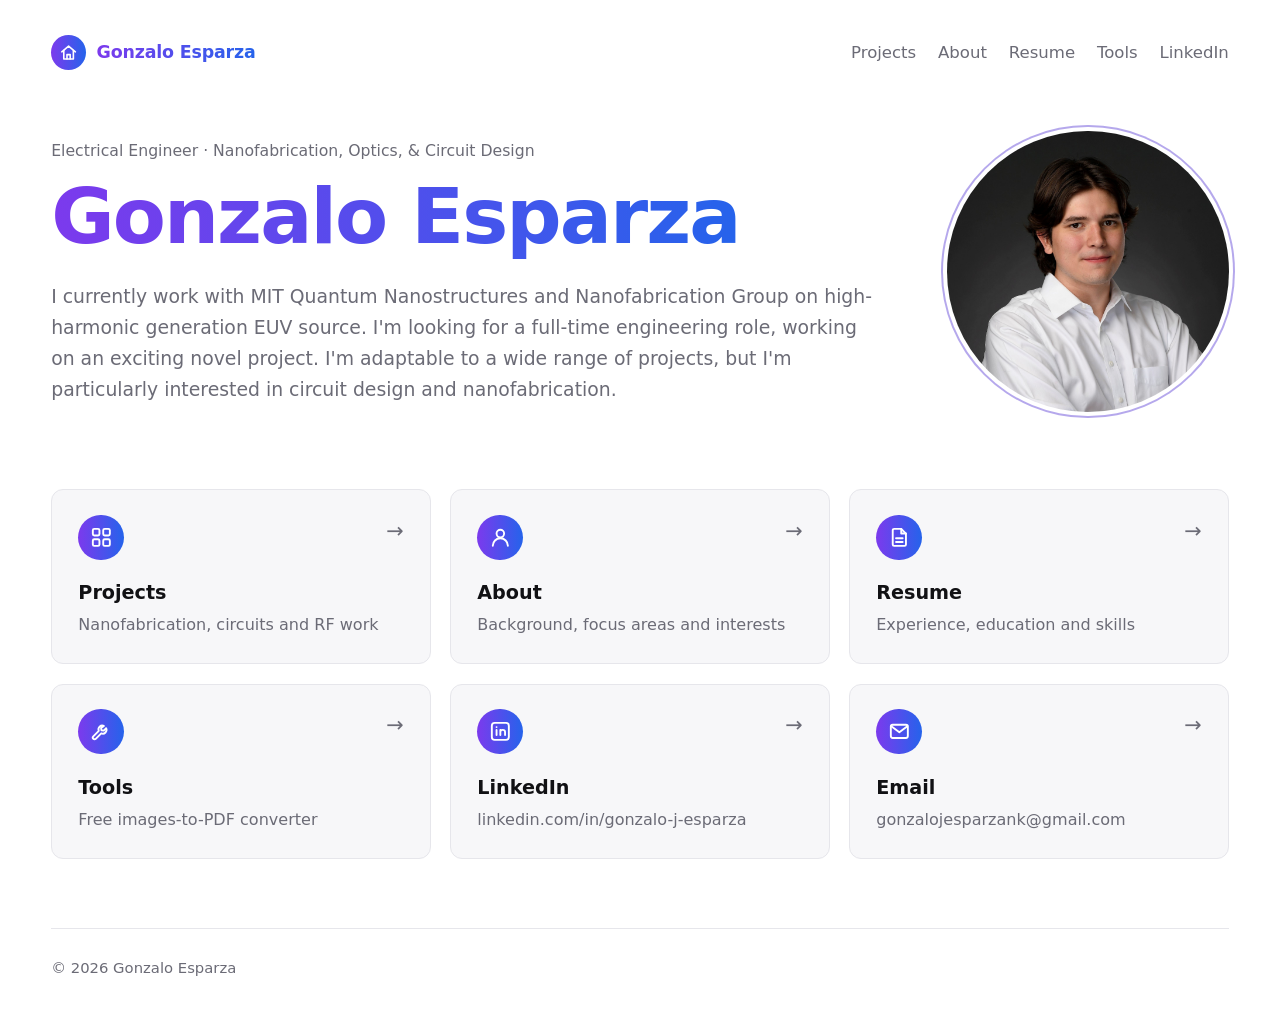
==== commit 727b2a55: "First working basic" ====
--- a/index.html
+++ b/index.html
@@ -16,7 +16,7 @@
   <a class="skip-link" href="#main">Skip to content</a>
 
   <header class="site-header">
-    <a class="brand" href="index.html">Gonzalo Esparza</a>
+    <a class="brand" href="index.html"><span class="brand-icon" aria-hidden="true"><svg viewBox="0 0 24 24"><path d="M3.5 11 12 4l8.5 7"/><path d="M6 9.5V20h12V9.5"/><path d="M10 20v-5.5h4V20"/></svg></span><span class="brand-name">Gonzalo Esparza</span></a>
     <nav class="site-nav" aria-label="Main">
       <ul>
         <li><a href="projects.html">Projects</a></li>
@@ -29,44 +29,51 @@
   </header>
 
   <main id="main" class="page">
-    <section class="intro">
-      <p class="kicker">Electrical Engineer &middot; Nanofabrication &amp; Circuit Design</p>
-      <h1>Gonzalo Esparza</h1>
-      <p>[One or two sentences about what you work on and what you're looking for.]</p>
+    <section class="hero">
+      <div class="hero-text">
+        <p class="kicker">Electrical Engineer &middot; Nanofabrication, Optics, &amp; Circuit Design</p>
+        <h1>Gonzalo Esparza</h1>
+        <p>
+          I currently work with MIT Quantum Nanostructures and Nanofabrication Group on high-harmonic generation EUV source.
+          I'm looking for a full-time engineering role, working on an exciting novel project. I'm adaptable to a wide range of projects,
+          but I'm particularly interested in circuit design and nanofabrication.
+        </p>
+      </div>
+      <img class="hero-photo" src="assets/img/collared_cloed_headshot.jpg" alt="Portrait of Gonzalo Esparza" width="440" height="440">
     </section>
 
-    <ul class="link-list">
-      <li>
-        <a href="projects.html">
-          <span class="link-name">Projects</span>
-          <span class="link-desc">Research, fab work and bench builds</span>
-        </a>
-      </li>
-      <li>
-        <a href="about.html">
-          <span class="link-name">About</span>
-          <span class="link-desc">Background, focus areas and interests</span>
-        </a>
-      </li>
-      <li>
-        <a href="resume.html">
-          <span class="link-name">Resume</span>
-          <span class="link-desc">Experience, education and skills</span>
-        </a>
-      </li>
-      <li>
-        <a href="tools.html">
-          <span class="link-name">Tools</span>
-          <span class="link-desc">Images to PDF, in your browser</span>
-        </a>
-      </li>
-      <li>
-        <a href="https://www.linkedin.com/in/gonzalo-j-esparza/" target="_blank" rel="noopener">
-          <span class="link-name">LinkedIn <span class="visually-hidden">(opens in a new tab)</span></span>
-          <span class="link-desc">linkedin.com/in/gonzalo-j-esparza</span>
-        </a>
-      </li>
-    </ul>
+    <nav class="tile-grid" aria-label="Explore">
+      <a class="tile" href="projects.html">
+        <span class="tile-icon" aria-hidden="true"><svg viewBox="0 0 24 24"><rect x="3" y="3" width="7" height="7" rx="1.5"/><rect x="14" y="3" width="7" height="7" rx="1.5"/><rect x="3" y="14" width="7" height="7" rx="1.5"/><rect x="14" y="14" width="7" height="7" rx="1.5"/></svg></span>
+        <span class="tile-title">Projects</span>
+        <span class="tile-desc">Nanofabrication, circuits and RF work</span>
+      </a>
+      <a class="tile" href="about.html">
+        <span class="tile-icon" aria-hidden="true"><svg viewBox="0 0 24 24"><circle cx="12" cy="8" r="4"/><path d="M4 21a8 8 0 0 1 16 0"/></svg></span>
+        <span class="tile-title">About</span>
+        <span class="tile-desc">Background, focus areas and interests</span>
+      </a>
+      <a class="tile" href="resume.html">
+        <span class="tile-icon" aria-hidden="true"><svg viewBox="0 0 24 24"><path d="M14 3H6.5A1.5 1.5 0 0 0 5 4.5v15A1.5 1.5 0 0 0 6.5 21h11a1.5 1.5 0 0 0 1.5-1.5V8z"/><path d="M14 3v5h5"/><path d="M8.5 13h7M8.5 17h7"/></svg></span>
+        <span class="tile-title">Resume</span>
+        <span class="tile-desc">Experience, education and skills</span>
+      </a>
+      <a class="tile" href="tools.html">
+        <span class="tile-icon" aria-hidden="true"><svg viewBox="0 0 24 24"><path d="M14.7 6.3a4 4 0 0 0-5.4 5.2L3.5 17.3a1.8 1.8 0 0 0 2.6 2.6l5.8-5.8a4 4 0 0 0 5.2-5.4l-2.6 2.6-2.4-.4-.4-2.4z"/></svg></span>
+        <span class="tile-title">Tools</span>
+        <span class="tile-desc">Free images-to-PDF converter</span>
+      </a>
+      <a class="tile" href="https://www.linkedin.com/in/gonzalo-j-esparza/" target="_blank" rel="noopener">
+        <span class="tile-icon" aria-hidden="true"><svg viewBox="0 0 24 24"><rect x="3" y="3" width="18" height="18" rx="3"/><path d="M8 10.5V16M8 7.5v.01M12 16v-5.5M12 13a2.5 2.5 0 0 1 5 0v3"/></svg></span>
+        <span class="tile-title">LinkedIn <span class="visually-hidden">(opens in a new tab)</span></span>
+        <span class="tile-desc">linkedin.com/in/gonzalo-j-esparza</span>
+      </a>
+      <a class="tile" href="mailto:gonzalojesparzank@gmail.com">
+        <span class="tile-icon" aria-hidden="true"><svg viewBox="0 0 24 24"><rect x="3" y="5" width="18" height="14" rx="2"/><path d="m3.5 6.5 8.5 6.5 8.5-6.5"/></svg></span>
+        <span class="tile-title">Email</span>
+        <span class="tile-desc">gonzalojesparzank@gmail.com</span>
+      </a>
+    </nav>
   </main>
 
   <footer class="site-footer">
--- a/css/base.css
+++ b/css/base.css
@@ -9,7 +9,9 @@
   --sans: system-ui, -apple-system, "Segoe UI", Roboto, Helvetica, Arial, sans-serif;
   --mono: ui-monospace, "SF Mono", "Cascadia Code", Consolas, monospace;
   --radius: 6px;
-  --width: 760px;
+  --width: 96rem;
+  --gutter: clamp(1.25rem, 4vw, 3.5rem);
+  --measure: 72ch;
   color-scheme: light dark;
 }
 
@@ -31,6 +33,10 @@
   box-sizing: border-box;
 }
 
+html {
+  font-size: clamp(100%, 0.85rem + 0.3vw, 118.75%);
+}
+
 body {
   margin: 0;
   font-family: var(--sans);
@@ -77,7 +83,7 @@
 
 h1 {
   margin: 0 0 0.5rem;
-  font-size: clamp(2rem, 5vw, 2.6rem);
+  font-size: clamp(2rem, 1.2rem + 2.5vw, 3.2rem);
   font-weight: 700;
   letter-spacing: -0.025em;
 }
@@ -101,7 +107,7 @@
 
 h1,
 h2,
-.brand {
+.brand-name {
   background: var(--grad);
   -webkit-background-clip: text;
   background-clip: text;
@@ -148,14 +154,19 @@
 .site-footer {
   max-width: var(--width);
   margin: 0 auto;
-  padding-left: 1.25rem;
-  padding-right: 1.25rem;
+  padding-left: var(--gutter);
+  padding-right: var(--gutter);
+}
+
+.page p,
+.resume-text li {
+  max-width: var(--measure);
 }
 
 .site-header {
   display: flex;
   flex-wrap: wrap;
-  align-items: baseline;
+  align-items: center;
   justify-content: space-between;
   gap: 0.5rem 1.5rem;
   padding-top: 2rem;
@@ -163,13 +174,38 @@
 }
 
 .brand {
+  display: inline-flex;
+  align-items: center;
+  gap: 0.6rem;
   font-weight: 700;
   letter-spacing: -0.01em;
   text-decoration: none;
 }
 
-.brand:hover {
-  color: transparent;
+.brand-icon {
+  display: grid;
+  place-items: center;
+  width: 2rem;
+  height: 2rem;
+  flex-shrink: 0;
+  background: var(--grad);
+  border-radius: 50%;
+  transition: transform 0.15s ease, box-shadow 0.15s ease;
+}
+
+.brand-icon svg {
+  width: 1.1rem;
+  height: 1.1rem;
+  fill: none;
+  stroke: #fff;
+  stroke-width: 2;
+  stroke-linecap: round;
+  stroke-linejoin: round;
+}
+
+.brand:hover .brand-icon {
+  transform: scale(1.06);
+  box-shadow: 0 0 0 3px color-mix(in srgb, var(--link-hover) 25%, transparent);
 }
 
 .site-nav ul {
@@ -263,51 +299,154 @@
 
 /* Home */
 
-.intro {
-  margin-bottom: 2.5rem;
-}
-
-.intro p {
-  max-width: 36rem;
-}
-
-.link-list {
-  margin: 0;
-  padding: 0;
-  list-style: none;
-  border-top: 1px solid var(--border);
-}
-
-.link-list li {
-  border-bottom: 1px solid var(--border);
-}
-
-.link-list a {
-  display: flex;
-  flex-wrap: wrap;
-  justify-content: space-between;
-  gap: 0.25rem 1rem;
-  padding: 1rem 0;
+.hero {
+  display: grid;
+  grid-template-columns: minmax(0, 1fr) auto;
+  align-items: center;
+  gap: clamp(2rem, 5vw, 5rem);
+  margin-bottom: clamp(2.5rem, 6vw, 4.5rem);
+}
+
+.hero h1 {
+  font-size: clamp(2.5rem, 1.5rem + 4vw, 4.5rem);
+}
+
+.hero-text p:last-child {
+  margin-bottom: 0;
+  font-size: 1.08rem;
+  color: var(--muted);
+}
+
+.hero-photo {
+  width: clamp(180px, 22vw, 320px);
+  aspect-ratio: 1;
+  object-fit: cover;
+  border-radius: 50%;
+  background: var(--surface);
+  box-shadow: 0 0 0 4px var(--bg), 0 0 0 6px color-mix(in srgb, var(--link-hover) 45%, transparent);
+}
+
+.tile-grid {
+  display: grid;
+  grid-template-columns: 1fr;
+  gap: clamp(0.75rem, 1.5vw, 1.25rem);
+}
+
+@media (min-width: 620px) {
+  .tile-grid {
+    grid-template-columns: repeat(2, minmax(0, 1fr));
+  }
+}
+
+@media (min-width: 960px) {
+  .tile-grid {
+    grid-template-columns: repeat(3, minmax(0, 1fr));
+  }
+}
+
+.tile {
+  position: relative;
+  display: flex;
+  flex-direction: column;
+  gap: 0.2rem;
+  padding: 1.4rem 1.5rem;
   text-decoration: none;
-}
-
-.link-list .link-name {
-  font-weight: 600;
-}
-
-.link-list .link-desc {
-  color: var(--muted);
-}
-
-.link-list a:hover .link-name {
+  background: var(--surface);
+  border: 1px solid var(--border);
+  border-radius: calc(var(--radius) * 2);
+  transition: border-color 0.15s ease, transform 0.15s ease, box-shadow 0.15s ease;
+}
+
+.tile::after {
+  content: "\2192";
+  position: absolute;
+  top: 1.35rem;
+  right: 1.5rem;
+  font-size: 1.2rem;
+  color: var(--muted);
+  transition: transform 0.15s ease, color 0.15s ease;
+}
+
+.tile:hover {
+  color: inherit;
+  border-color: color-mix(in srgb, var(--link-hover) 60%, transparent);
+  transform: translateY(-2px);
+  box-shadow: 0 8px 24px -12px color-mix(in srgb, var(--link-hover) 60%, transparent);
+}
+
+.tile:hover::after {
   color: var(--link-hover);
+  transform: translateX(3px);
+}
+
+.tile-icon {
+  display: grid;
+  place-items: center;
+  width: 2.6rem;
+  height: 2.6rem;
+  margin-bottom: 0.8rem;
+  background: var(--grad);
+  border-radius: 50%;
+}
+
+.tile-icon svg {
+  width: 1.3rem;
+  height: 1.3rem;
+  fill: none;
+  stroke: #fff;
+  stroke-width: 2;
+  stroke-linecap: round;
+  stroke-linejoin: round;
+}
+
+.tile-title {
+  font-size: 1.1rem;
+  font-weight: 650;
+}
+
+.tile-desc {
+  font-size: 0.92rem;
+  color: var(--muted);
+  overflow-wrap: anywhere;
+}
+
+@media (max-width: 700px) {
+  .hero {
+    grid-template-columns: 1fr;
+  }
+
+  .hero-photo {
+    grid-row: 1;
+    width: 140px;
+  }
+}
+
+@media (max-width: 619px) {
+  .tile {
+    display: grid;
+    grid-template-columns: auto 1fr;
+    column-gap: 1rem;
+    padding: 1rem 2.75rem 1rem 1rem;
+  }
+
+  .tile::after {
+    top: 50%;
+    right: 1.1rem;
+    translate: 0 -50%;
+  }
+
+  .tile-icon {
+    grid-row: span 2;
+    align-self: center;
+    margin-bottom: 0;
+  }
 }
 
 /* About */
 
 .about-grid {
   display: grid;
-  grid-template-columns: 160px 1fr;
+  grid-template-columns: clamp(140px, 16vw, 240px) 1fr;
   gap: 2rem;
   align-items: start;
 }
@@ -326,7 +465,7 @@
 
 .specials {
   display: grid;
-  grid-template-columns: repeat(2, minmax(0, 1fr));
+  grid-template-columns: repeat(auto-fit, minmax(min(100%, 15rem), 1fr));
   gap: 1.5rem 2rem;
   margin: 0;
   padding: 0;
@@ -338,9 +477,13 @@
   color: var(--muted);
 }
 
+.interests {
+  columns: 12rem auto;
+  column-gap: 2rem;
+}
+
 @media (max-width: 600px) {
-  .about-grid,
-  .specials {
+  .about-grid {
     grid-template-columns: 1fr;
   }
 
@@ -361,8 +504,8 @@
 
 .project-grid {
   display: grid;
-  grid-template-columns: repeat(auto-fit, minmax(260px, 1fr));
-  gap: 1.25rem;
+  grid-template-columns: repeat(auto-fill, minmax(min(100%, 19rem), 1fr));
+  gap: clamp(1rem, 2vw, 1.75rem);
 }
 
 .project-card {
@@ -379,9 +522,9 @@
 }
 
 .project-media {
+  display: block;
   width: 100%;
-  aspect-ratio: 16 / 10;
-  object-fit: cover;
+  height: auto;
   background: var(--surface);
   border-bottom: 1px solid var(--border);
 }
@@ -409,6 +552,17 @@
   color: var(--muted);
 }
 
+.project-body h3 {
+  margin-bottom: 0.2rem;
+}
+
+.project-body .project-org {
+  margin: 0 0 0.75rem;
+  font-size: 0.85rem;
+  font-weight: 500;
+  color: var(--fg);
+}
+
 .tags {
   display: flex;
   flex-wrap: wrap;
@@ -435,6 +589,10 @@
   font-weight: 550;
 }
 
+[hidden] {
+  display: none !important;
+}
+
 /* Resume */
 
 .resume-actions {
@@ -451,6 +609,25 @@
   border-radius: var(--radius);
 }
 
+@media (min-width: 1100px) {
+  .resume-layout {
+    display: grid;
+    grid-template-columns: repeat(2, minmax(0, 1fr));
+    gap: clamp(2rem, 4vw, 4rem);
+    align-items: start;
+  }
+
+  .resume-layout .resume-embed {
+    position: sticky;
+    top: 1.5rem;
+    height: calc(100vh - 3rem);
+  }
+
+  .resume-layout .resume-text > h2:first-child {
+    margin-top: 0;
+  }
+}
+
 .resume-text h3 {
   margin: 1.25rem 0 0;
 }
